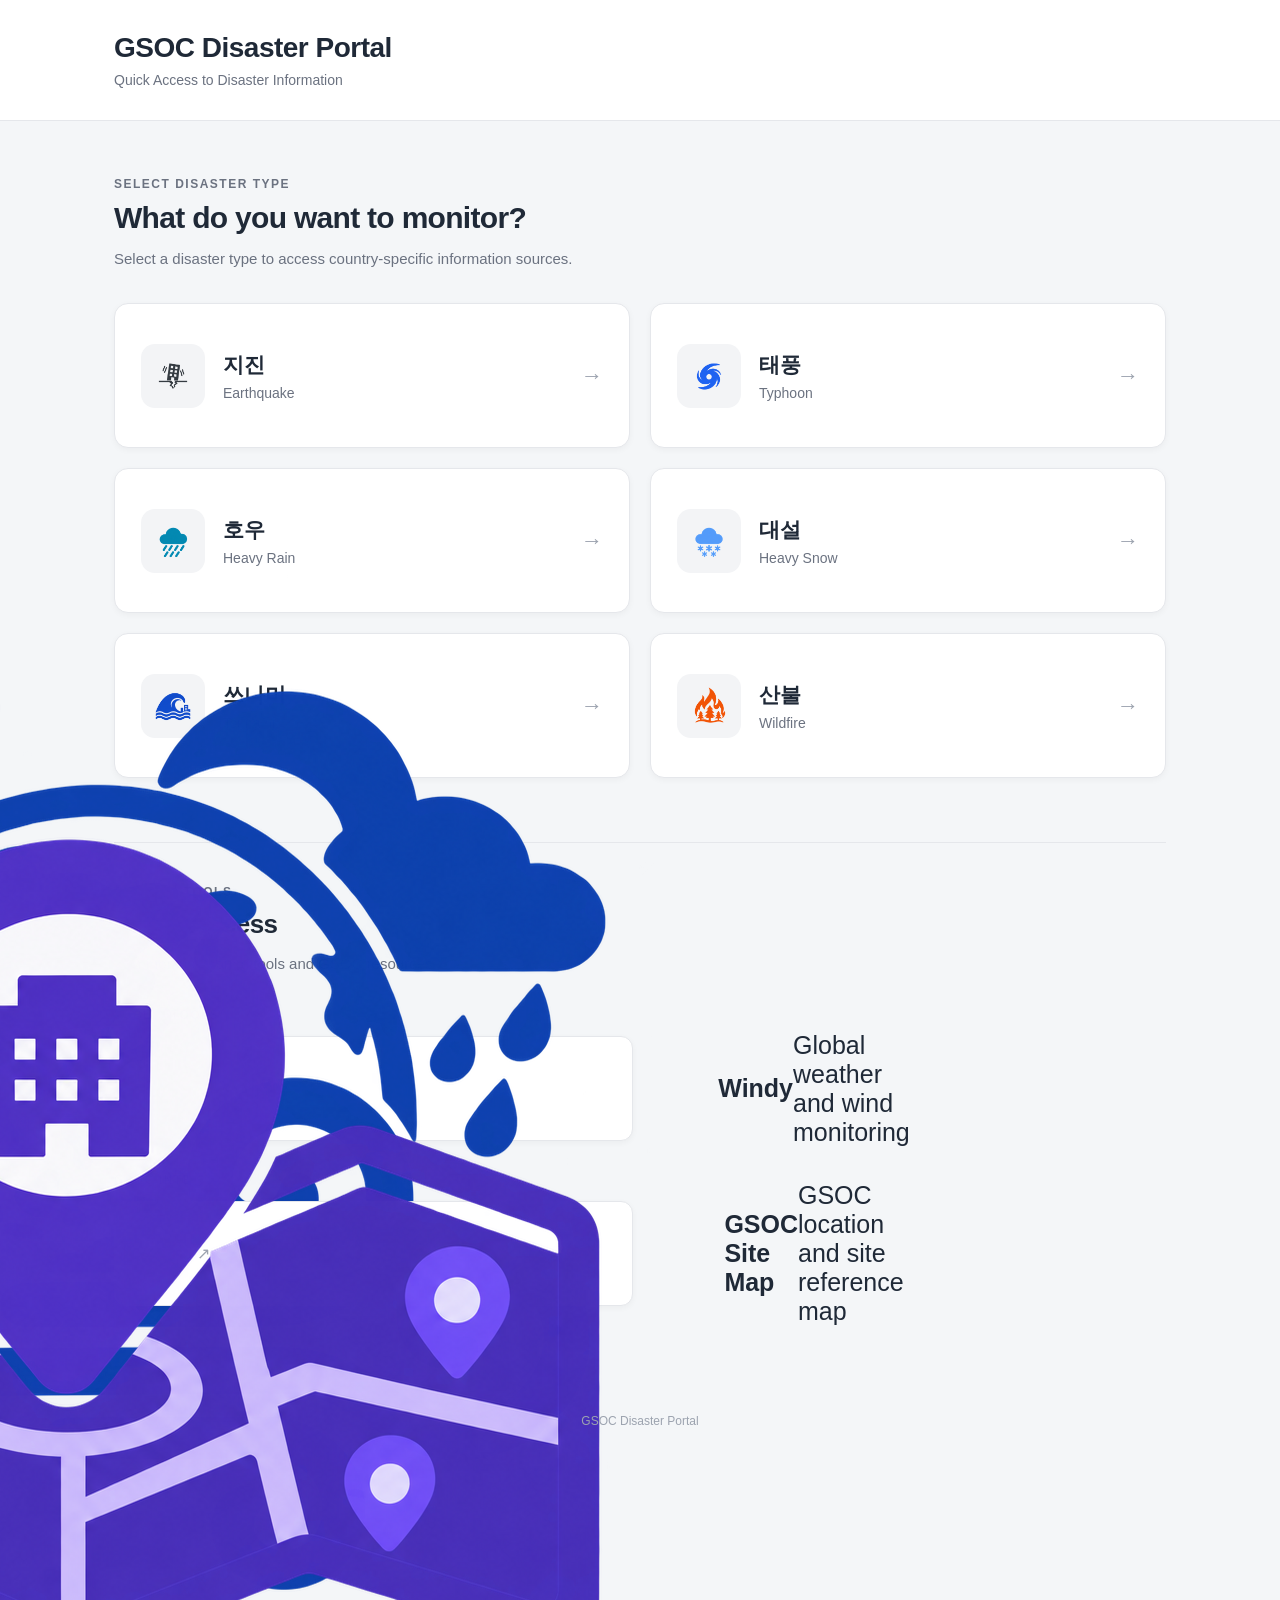
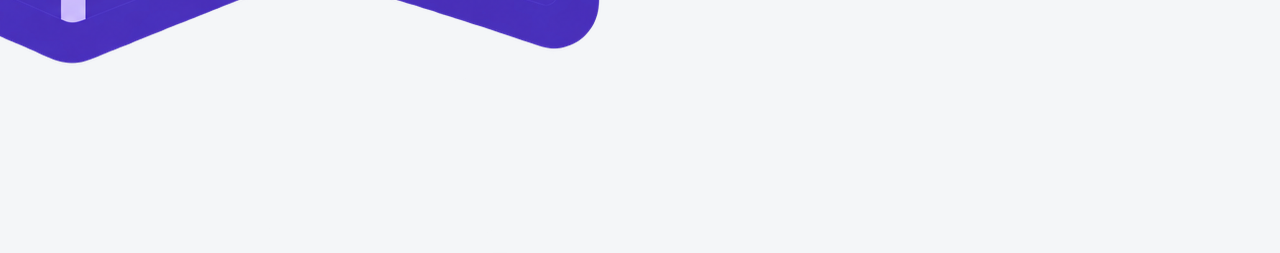
==== index.html @ 64a6a12d "Change quick access part index.html" ====
<!DOCTYPE html>
<html lang="en">
  
<head>
  <meta charset="UTF-8">
  <meta
    name="viewport"
    content="width=device-width, initial-scale=1.0"
  >
  <title>GSOC Disaster Portal</title>
  <link rel="stylesheet" href="style.css">
</head>

<body>
  
  <!-- =========================
       Header
  ========================== -->

  <header class="site-header">
    <div class="header-content">
      <h1>
        GSOC Disaster Portal
      </h1>
      <p>
        Quick Access to Disaster Information
      </p>
    </div>
  </header>

  <!-- =========================
       Main
  ========================== -->
  <main class="main-content">
    
    <!-- =========================
         Intro
    ========================== -->
    <section class="intro-section">
      <p class="section-label">
        SELECT DISASTER TYPE
      </p>
      <h2>
        What do you want to monitor?
      </h2>
      <p class="section-description">
        Select a disaster type to access country-specific information sources.
      </p>
    </section>

    <!-- =========================
         Disaster Grid
    ========================== -->
    <section class="disaster-grid">

      <!-- Earthquake -->
      <a
        href="earthquake.html"
        class="disaster-card"
      >
        <div class="disaster-icon">
          <img
            src="images/earthquake.png"
            alt="Earthquake pictogram"
          >
        </div>
        </div>
        <div class="disaster-text">
          <h3>
            지진
          </h3>
          <p>
            Earthquake
          </p>
        </div>
        <span class="arrow">
          →
        </span>
      </a>

      <!-- Typhoon -->
      <a
        href="typhoon.html"
        class="disaster-card"
      >
        <div class="disaster-icon">
          <img 
            src="images/typhoon.png" 
            alt="Typhoon pictogram"
          >
        </div>
        <div class="disaster-text">
          <h3>
            태풍
          </h3>
          <p>
            Typhoon
          </p>
        </div>
        <span class="arrow">
          →
        </span>
      </a>
      
      <!-- Heavy Rain -->
      <a
        href="rain.html"
        class="disaster-card"
      >
        <div class="disaster-icon">
          <img 
            src="images/rain.png" 
            alt="Heavy Rain pictogram"
          >
        </div>
        <div class="disaster-text">
          <h3>
            호우
          </h3>
          <p>
            Heavy Rain
          </p>
        </div>
        <span class="arrow">
          →
        </span>
      </a>

      <!-- Heavy Snow -->
      <a
        href="snow.html"
        class="disaster-card"
      >
        <div class="disaster-icon">
          <img 
            src="images/snow.png" 
            alt="Heavy Snow pictogram"
          >
        </div>
        <div class="disaster-text">
          <h3>
            대설
          </h3>
          <p>
            Heavy Snow
          </p>
        </div>
        <span class="arrow">
          →
        </span>
      </a>

      <!-- Tsunami -->
      <a
        href="tsunami.html"
        class="disaster-card"
      >
        <div class="disaster-icon">
          <img 
            src="images/tsunami.png" 
            alt="Tsunami pictogram"
          >
        </div>
        <div class="disaster-text">
          <h3>
            쓰나미
          </h3>
          <p>
            Tsunami
          </p>
        </div>
        <span class="arrow">
          →
        </span>
      </a>

      <!-- Wildfire -->
      <a
        href="wildfire.html"
        class="disaster-card"
      >
        <div class="disaster-icon">
          <img 
            src="images/wildfire.png" 
            alt="Wildfire pictogram"
          >
        </div>
        <div class="disaster-text">
          <h3>
            산불
          </h3>
          <p>
            Wildfire
          </p>
        </div>
        <span class="arrow">
          →
        </span>
      </a>
    </section>

    <!-- =========================
         Common Tools
    ========================== -->
    <section class="common-section">

      <!-- Common Header -->
      <div class="common-header">
        <p class="section-label">
          COMMON TOOLS
        </p>
        <h2>
          Quick Access
        </h2>
        <p class="section-description">
          Common monitoring tools and GSOC resources.
        </p>
      </div>

      <!-- =========================
           Public Tools
      ========================== -->
      <div class="tool-group">
        <h3 class="tool-group-title">
          PUBLIC TOOLS
        </h3>
        <div class="common-grid">

          <!-- Windy -->
          <a
            href="https://www.windy.com/"
            target="_blank"
            rel="noopener noreferrer"
            class="common-card"
          >
            <div class="common-icon">
              <img 
                src="images/windy.png" 
                alt="Windy pictogram
              >
            </div>
            <div class="common-text">
              <h4>
                Windy
              </h4>
              <p>
                Global weather and wind monitoring
              </p>
            </div>
            <span class="external-arrow">
              ↗
            </span>
          </a>
        </div>
      </div>

      <!-- =========================
           GSOC Internal
      ========================== -->
      <div class="tool-group">
        <h3 class="tool-group-title">
          GSOC INTERNAL
        </h3>
        <div class="common-grid">
          
          <!-- GSOC Site Map -->
          <a
            href="https://www.google.com/maps/d/edit?mid=1-6E8De1xh2SWR.JHJmDhSIWEFQCG904F&ll=33.66550465212574%2C128.24162302364488&z=5"
            target="_blank"
            rel="noopener noreferrer"
            class="common-card"
          >
            <div class="common-icon">
              <img 
                src="images/site-map.png" 
                alt="Site-map pictogram
              >
            </div>
            <div class="common-text">
              <h4>
                GSOC Site Map
              </h4>
              <p>
                GSOC location and site reference map
              </p>
            </div>
            <span class="external-arrow">
              ↗
            </span>
          </a>
        </div>
      </div>
    </section>
  </main>

  <!-- =========================
       Footer
  ========================== -->
  <footer class="site-footer">
    GSOC Disaster Portal
  </footer>
</body>
</html>
---- style.css ----
/* =========================
   기본 설정
========================= */

* {
  box-sizing: border-box;
}

body {
  margin: 0;

  font-family:
    -apple-system,
    BlinkMacSystemFont,
    "Segoe UI",
    Arial,
    sans-serif;
  background-color: #f4f6f8;
  color: #1f2937;
}

/* =========================
   Header
========================= */
.site-header {
  background-color: #ffffff;
  border-bottom: 1px solid #e5e7eb;
}
.header-content {
  max-width: 1100px;
  margin: 0 auto;
  padding: 32px 24px;
}

.site-header h1 {
  margin: 0;
  font-size: 28px;
  font-weight: 700;
  letter-spacing: -0.5px;
}

.site-header p {
  margin: 8px 0 0;
  font-size: 14px;
  color: #6b7280;
}

/* =========================
   Main
========================= */
.main-content {
  max-width: 1100px;
  margin: 0 auto;
  padding: 56px 24px 80px;
}

/* =========================
   Intro
========================= */
.intro-section {
  margin-bottom: 32px;
}

.section-label {
  margin: 0 0 10px;
  font-size: 12px;
  font-weight: 700;
  color: #6b7280;
  letter-spacing: 1.5px;
}

.intro-section h2 {
  margin: 0;
  font-size: 30px;
  font-weight: 700;
  letter-spacing: -0.7px;
}

.section-description {
  margin: 12px 0 0;
  max-width: 600px;
  font-size: 15px;
  line-height: 1.6;
  color: #6b7280;
}

/* =========================
   Disaster Grid
========================= */
.disaster-grid {
  display: grid;
  grid-template-columns:
    repeat(2, minmax(0, 1fr));
  gap: 20px;
}

/* =========================
   Disaster Card
========================= */

.disaster-card {
  display: flex;
  align-items: center;
  gap: 18px;
  min-height: 145px;
  padding: 26px;
  background-color: #ffffff;
  border: 1px solid #e5e7eb;
  border-radius: 14px;
  text-decoration: none;
  color: inherit;
  box-shadow:
    0 2px 6px rgba(0, 0, 0, 0.04);
  transition:
    transform 0.2s ease,
    box-shadow 0.2s ease,
    border-color 0.2s ease;
}

/* 마우스 올렸을 때 */
.disaster-card:hover {
  transform: translateY(-4px);
  border-color: #cbd5e1;
  box-shadow:
    0 10px 24px rgba(0, 0, 0, 0.09);
}

/* =========================
   Icon
========================= */
.disaster-icon {
  display: flex;
  align-items: center;
  justify-content: center;
  width: 64px;
  height: 64px;
  flex-shrink: 0;
  background-color: #f3f4f6;
  border-radius: 14px;
  font-size: 34px;
}

.disaster-icon img {
  width: 42px;
  height: 42px;
  object-fit: contain;
}

/* =========================
   Text
========================= */
.disaster-text {
  flex: 1;
}

.disaster-text h3 {
  margin: 0;
  font-size: 21px;
  font-weight: 700;
}

.disaster-text p {
  margin: 6px 0 0;
  font-size: 14px;
  color: #6b7280;
}

/* =========================
   Arrow
========================= */
.arrow {
  font-size: 22px;
  color: #9ca3af;
  transition:
    transform 0.2s ease;
}

.disaster-card:hover .arrow {
  transform: translateX(4px);
}

/* =========================
   Footer
========================= */
.site-footer {
  padding: 28px;
  text-align: center;
  font-size: 12px;
  color: #9ca3af;
}

/* =========================
   Tablet / Mobile
========================= */
@media (max-width: 700px) {
  .main-content {
    padding: 40px 18px 60px;
  }
  .header-content {
    padding: 24px 18px;
  }
  .site-header h1 {
    font-size: 23px;
  }
  .intro-section h2 {
    font-size: 25px;
  }
  .disaster-grid {
    grid-template-columns: 1fr;
  }
  .disaster-card {
    min-height: 120px;
    padding: 20px;
  }
  .disaster-icon {
    width: 56px;
    height: 56px;
    font-size: 30px;
  }
}

/* =========================
   Disaster Page Header
========================= */

.back-link {
  display: inline-block;
  margin-bottom: 22px;
  font-size: 13px;
  font-weight: 700;
  color: #6b7280;
  text-decoration: none;
  letter-spacing: 0.5px;
  transition: color 0.2s ease;
}

.back-link:hover {
  color: #111827;
}

.page-title {
  display: flex;
  align-items: center;
  gap: 16px;
}

.page-icon {
  display: flex;
  align-items: center;
  justify-content: center;
  width: 58px;
  height: 58px;
  flex-shrink: 0;
  background-color: transparent;
  border-radius: 13px;
  font-size: 31px;
}

.page-title h1 {
  margin: 0;
  font-size: 28px;
}

.page-title p {
  margin: 6px 0 0;
  font-size: 14px;
  color: #6b7280;
}

/* =========================
   Country List
========================= */
.country-list {
  display: flex;
  flex-direction: column;
  gap: 14px;
}

/* =========================
   Country Accordion
========================= */
.country-box {
  overflow: hidden;
  background-color: #ffffff;
  border: 1px solid #e5e7eb;
  border-radius: 12px;
  box-shadow:
    0 2px 6px rgba(0, 0, 0, 0.04);
}

.country-box summary {
  display: flex;
  align-items: center;
  justify-content: space-between;
  padding: 20px 22px;
  cursor: pointer;
  list-style: none;
  transition:
    background-color 0.2s ease;
}

.country-box summary::-webkit-details-marker {
  display: none;
}

.country-box summary:hover {
  background-color: #f9fafb;
}

.country-name {
  font-size: 15px;
  font-weight: 700;
  letter-spacing: 0.3px;
}

/* =========================
   Accordion +
========================= */
.country-arrow {
  font-size: 23px;
  font-weight: 400;
  color: #9ca3af;
  transition:
    transform 0.2s ease;
}

.country-box[open] .country-arrow {
  transform: rotate(45deg);
}

/* =========================
   Country Content
========================= */
.country-content {
  padding:
    0
    22px
    22px;
}

/* =========================
   Source Grid
========================= */
.source-grid {
  display: grid;
  grid-template-columns:
    repeat(3, minmax(0, 1fr));
  gap: 14px;
}

/* =========================
   Source Card
========================= */
.source-card {
  display: block;
  min-height: 125px;
  padding: 20px;
  background-color: #f8fafc;
  border: 1px solid #e5e7eb;
  border-radius: 10px;
  text-decoration: none;
  color: inherit;
  transition:
    transform 0.2s ease,
    box-shadow 0.2s ease,
    border-color 0.2s ease;
}

.source-card:hover {
  transform: translateY(-3px);
  border-color: #cbd5e1;
  box-shadow:
    0 6px 16px rgba(0, 0, 0, 0.07);
}

.source-top {
  display: flex;
  align-items: flex-start;
  justify-content: space-between;
  gap: 12px;
}

.source-card h3 {
  margin: 0;
  font-size: 16px;
  line-height: 1.4;
}

.source-card p {
  margin: 8px 0 12px;
  font-size: 13px;
  line-height: 1.5;
  color: #6b7280;
}

.external-arrow {
  flex-shrink: 0;
  color: #9ca3af;
  font-size: 16px;
}

/* =========================
   Source Type
========================= */
.source-type {
  display: inline-block;
  padding: 4px 8px;
  background-color: #ffffff;
  border: 1px solid #e5e7eb;
  border-radius: 6px;
  font-size: 10px;
  font-weight: 700;
  color: #6b7280;
  letter-spacing: 0.3px;
}

/* =========================
   Mobile
========================= */
@media (max-width: 700px) {
  .page-icon {
    width: 52px;
    height: 52px;
    font-size: 28px;
  }

  .page-title h1 {
    font-size: 23px;
  }
  
  .source-grid {
    grid-template-columns: 1fr;
  }

  .country-box summary {
    padding: 18px;
  }

  .country-content {
    padding:
      0
      18px
      18px;
  }
}

/* =========================
   Accordion Open Animation
========================= */
.country-content {
  transform-origin: top;
}

/* =========================
   Common Tools
========================= */
.common-section {
  margin-top: 64px;
  padding-top: 42px;
  border-top: 1px solid #e5e7eb;
}

.common-header {
  margin-bottom: 30px;
}

.common-header h2 {
  margin: 0;
  font-size: 26px;
  font-weight: 700;
  letter-spacing: -0.5px;
}

/* =========================
   Tool Group
========================= */
.tool-group {
  margin-top: 32px;
}

.tool-group-title {
  margin: 0 0 14px;
  font-size: 12px;
  font-weight: 700;
  color: #6b7280;
  letter-spacing: 1.3px;
}

/* =========================
   Common Grid
========================= */
.common-grid {
  display: grid;
  grid-template-columns:
    repeat(2, minmax(0, 1fr));
  gap: 14px;
}

/* =========================
   Common Card
========================= */
.common-card {
  display: flex;
  align-items: center;
  gap: 16px;
  min-height: 105px;
  padding: 20px;
  background-color: #ffffff;
  border: 1px solid #e5e7eb;
  border-radius: 12px;
  text-decoration: none;
  color: inherit;
  box-shadow:
    0 2px 6px rgba(0, 0, 0, 0.04);
  transition:
    transform 0.2s ease,
    box-shadow 0.2s ease,
    border-color 0.2s ease;
}

.common-card:hover {
  transform: translateY(-3px);
  border-color: #cbd5e1;
  box-shadow:
    0 8px 18px rgba(0, 0, 0, 0.07);
}

/* =========================
   Common Icon
========================= */
.common-icon {
  display: flex;
  align-items: center;
  justify-content: center;
  width: 46px;
  height: 46px;
  flex-shrink: 0;
  font-size: 25px;
}

/* =========================
   Common Text
========================= */
.common-text {
  flex: 1;
}

.common-text h4 {
  margin: 0;
  font-size: 15px;
  font-weight: 700;
}

.common-text p {
  margin: 6px 0 0;
  font-size: 12px;
  line-height: 1.5;
  color: #6b7280;
}

/* =========================
   Common Mobile
========================= */
@media (max-width: 700px) {
  .common-section {
    margin-top: 48px;
    padding-top: 34px;
  }

  .common-grid {
    grid-template-columns: 1fr;
  }

}
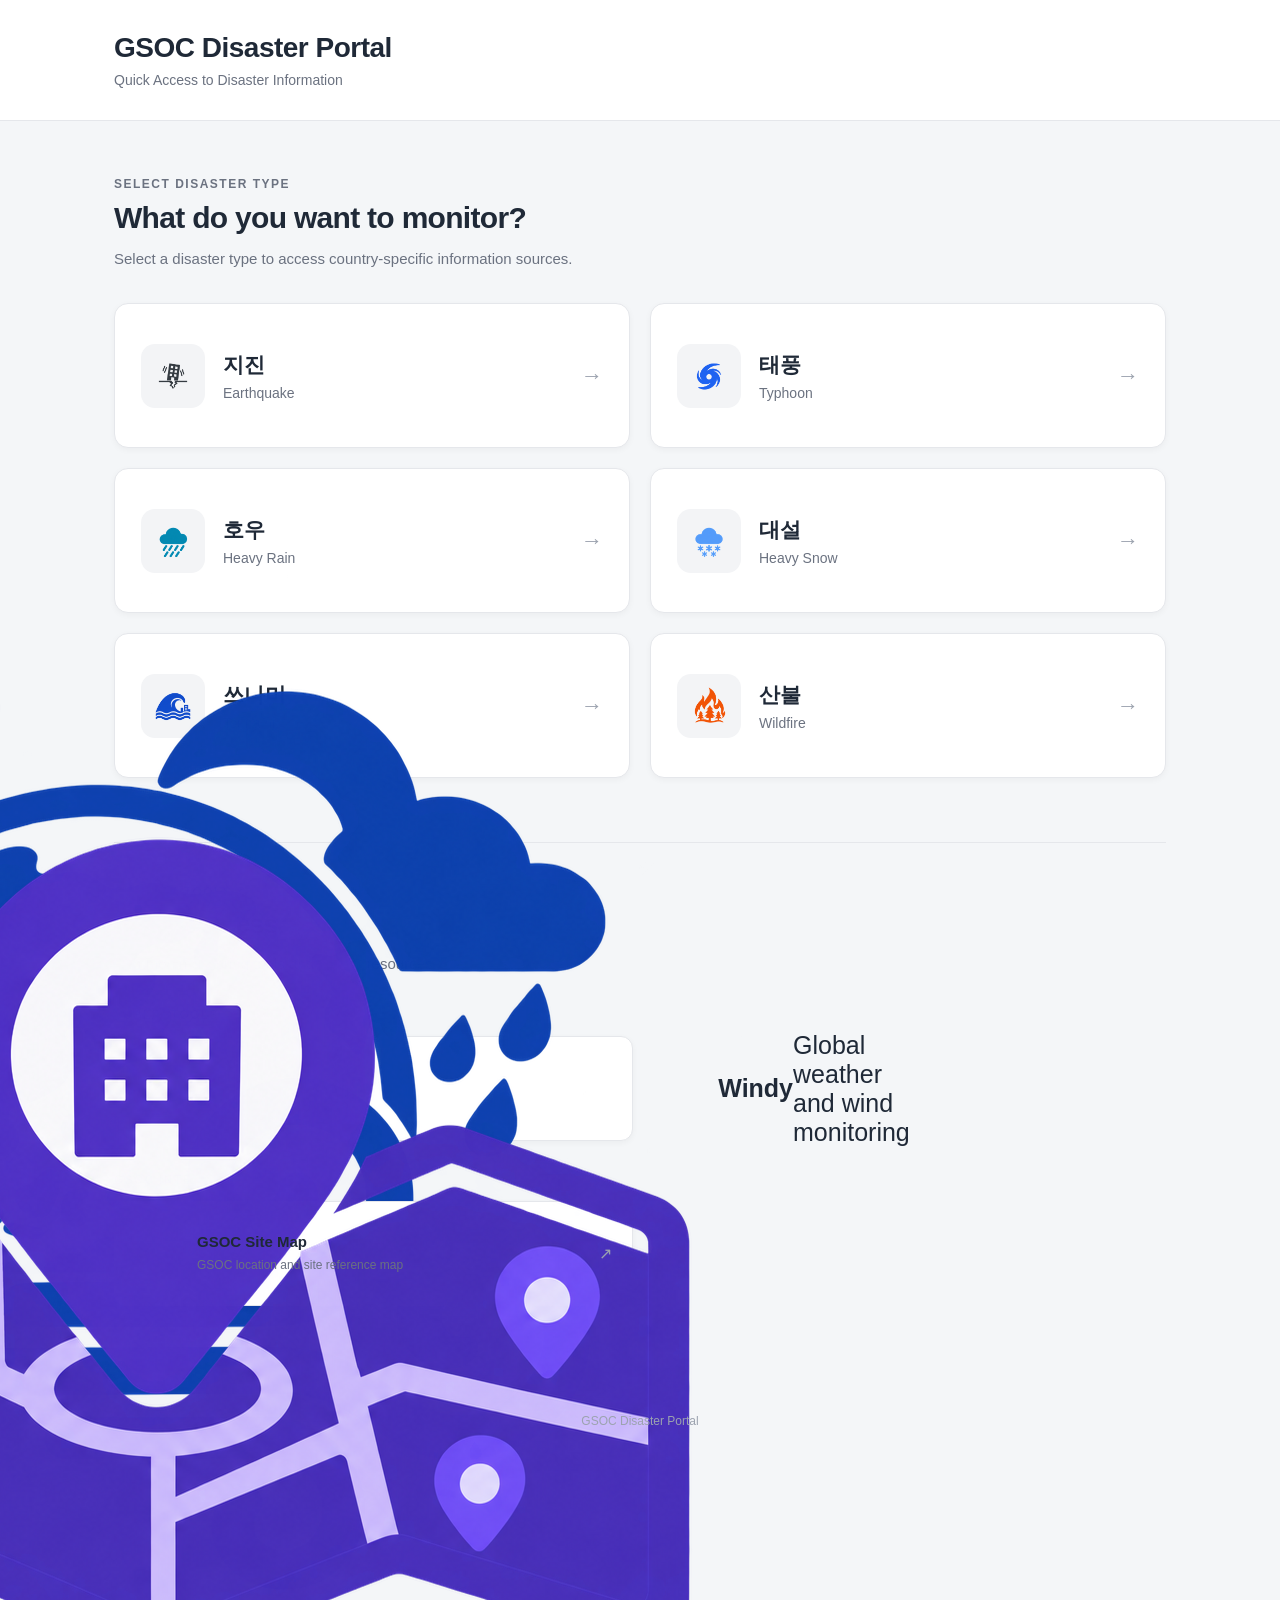
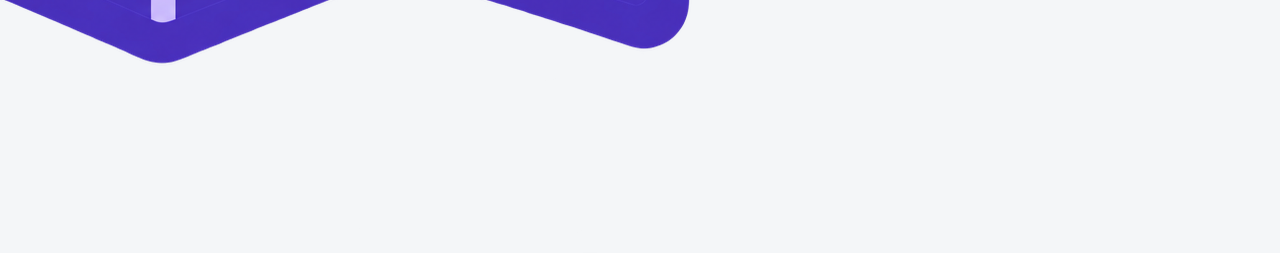
==== commit d27d94ae: "index.html 업데이트" ====
--- a/index.html
+++ b/index.html
@@ -273,7 +273,7 @@
             <div class="common-icon">
               <img 
                 src="images/site-map.png" 
-                alt="Site-map pictogram
+                alt="Site-map pictogram"
               >
             </div>
             <div class="common-text">
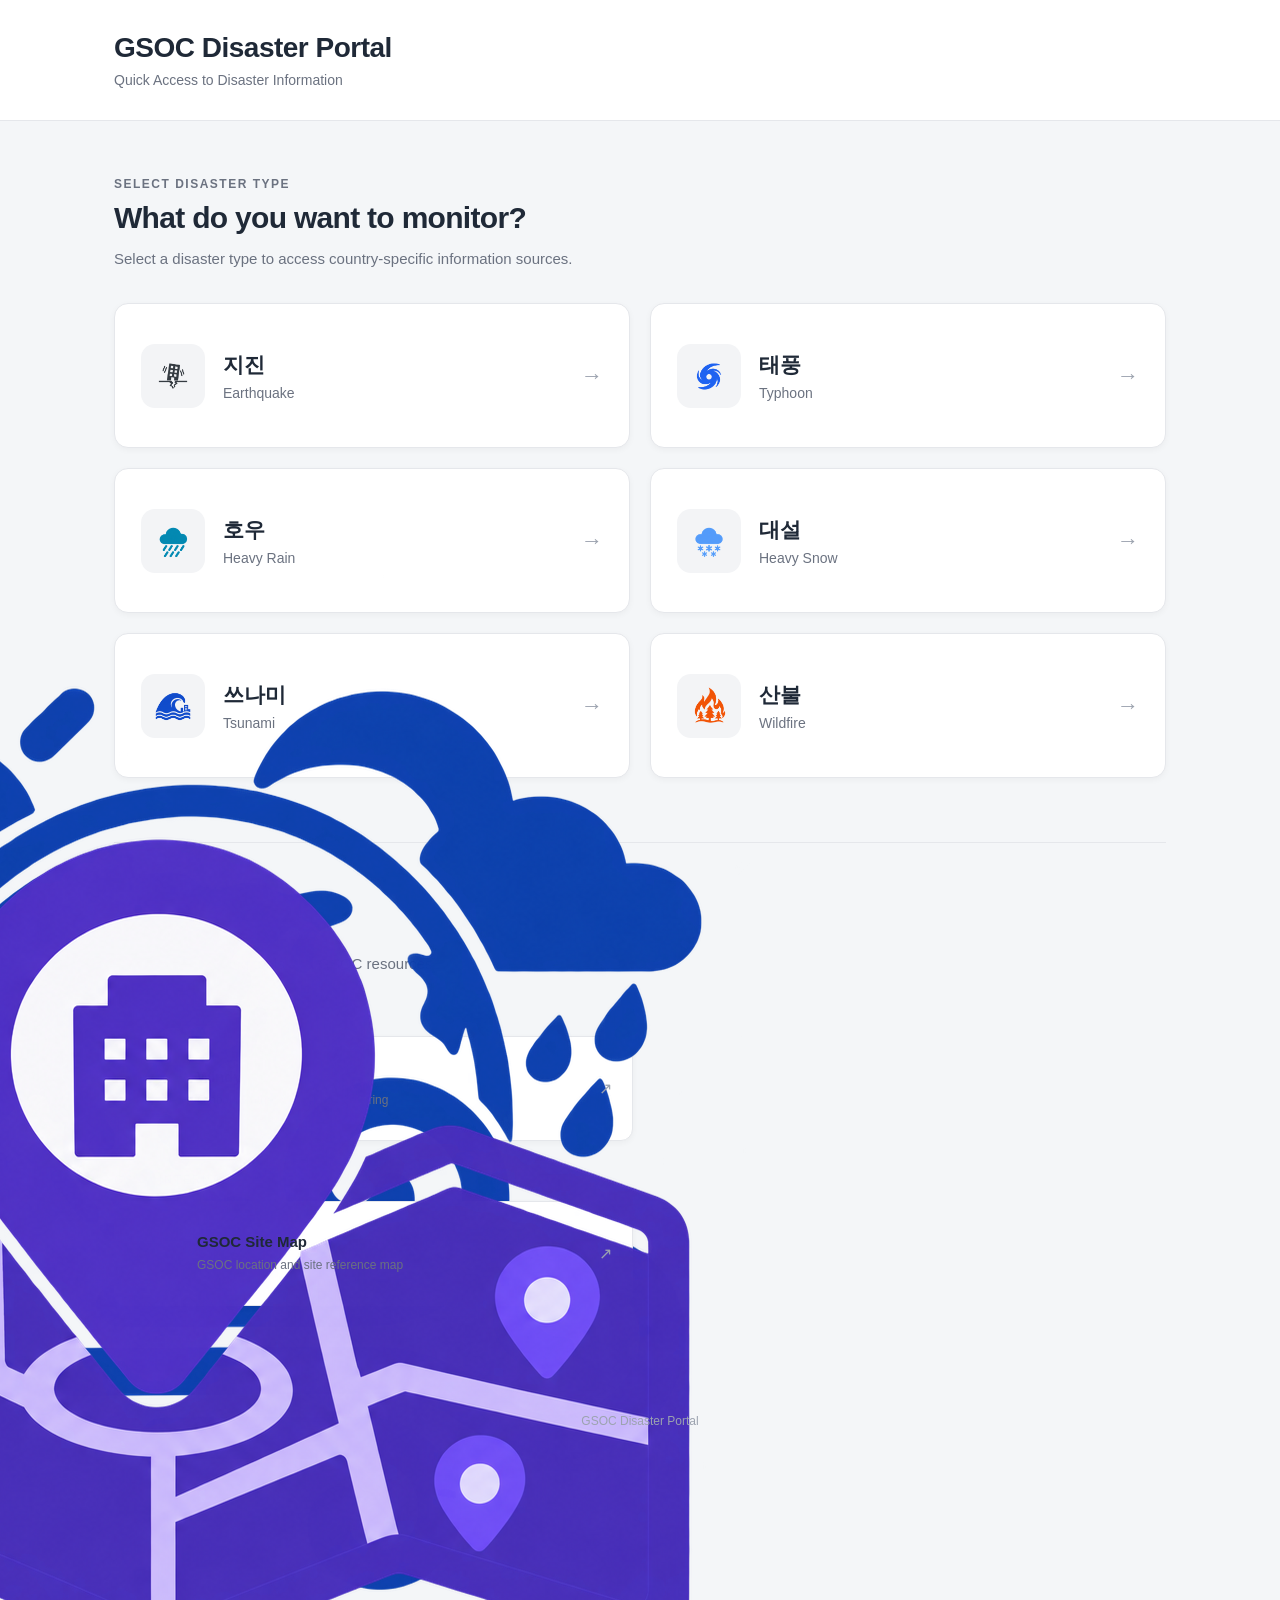
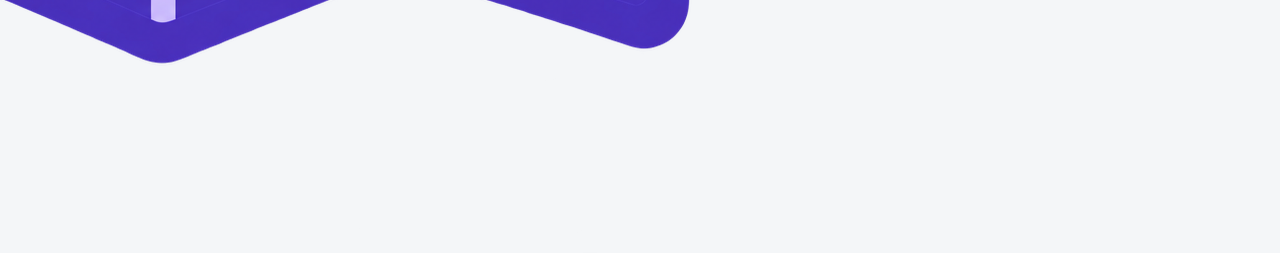
==== commit 16fe23ff: "Modify index.html" ====
--- a/index.html
+++ b/index.html
@@ -1,230 +1,323 @@
 <!DOCTYPE html>
 <html lang="en">
-  
+
 <head>
   <meta charset="UTF-8">
+
   <meta
     name="viewport"
     content="width=device-width, initial-scale=1.0"
   >
+
   <title>GSOC Disaster Portal</title>
+
   <link rel="stylesheet" href="style.css">
 </head>
 
+
 <body>
-  
+
   <!-- =========================
        Header
   ========================== -->
 
   <header class="site-header">
+
     <div class="header-content">
+
       <h1>
         GSOC Disaster Portal
       </h1>
+
       <p>
         Quick Access to Disaster Information
       </p>
+
     </div>
+
   </header>
+
 
   <!-- =========================
        Main
   ========================== -->
+
   <main class="main-content">
-    
+
+
     <!-- =========================
          Intro
     ========================== -->
+
     <section class="intro-section">
+
       <p class="section-label">
         SELECT DISASTER TYPE
       </p>
+
       <h2>
         What do you want to monitor?
       </h2>
+
       <p class="section-description">
         Select a disaster type to access country-specific information sources.
       </p>
+
     </section>
+
 
     <!-- =========================
          Disaster Grid
     ========================== -->
+
     <section class="disaster-grid">
 
+
       <!-- Earthquake -->
       <a
         href="earthquake.html"
         class="disaster-card"
       >
-        <div class="disaster-icon">
+
+        <div class="disaster-icon">
+
           <img
             src="images/earthquake.png"
             alt="Earthquake pictogram"
           >
-        </div>
-        </div>
-        <div class="disaster-text">
+
+        </div>
+
+        <div class="disaster-text">
+
           <h3>
             지진
           </h3>
+
           <p>
             Earthquake
           </p>
-        </div>
-        <span class="arrow">
-          →
-        </span>
-      </a>
+
+        </div>
+
+        <span class="arrow">
+          →
+        </span>
+
+      </a>
+
 
       <!-- Typhoon -->
       <a
         href="typhoon.html"
         class="disaster-card"
       >
-        <div class="disaster-icon">
-          <img 
-            src="images/typhoon.png" 
+
+        <div class="disaster-icon">
+
+          <img
+            src="images/typhoon.png"
             alt="Typhoon pictogram"
           >
-        </div>
-        <div class="disaster-text">
+
+        </div>
+
+        <div class="disaster-text">
+
           <h3>
             태풍
           </h3>
+
           <p>
             Typhoon
           </p>
-        </div>
-        <span class="arrow">
-          →
-        </span>
-      </a>
-      
+
+        </div>
+
+        <span class="arrow">
+          →
+        </span>
+
+      </a>
+
+
       <!-- Heavy Rain -->
       <a
         href="rain.html"
         class="disaster-card"
       >
-        <div class="disaster-icon">
-          <img 
-            src="images/rain.png" 
+
+        <div class="disaster-icon">
+
+          <img
+            src="images/rain.png"
             alt="Heavy Rain pictogram"
           >
-        </div>
-        <div class="disaster-text">
+
+        </div>
+
+        <div class="disaster-text">
+
           <h3>
             호우
           </h3>
+
           <p>
             Heavy Rain
           </p>
-        </div>
-        <span class="arrow">
-          →
-        </span>
-      </a>
+
+        </div>
+
+        <span class="arrow">
+          →
+        </span>
+
+      </a>
+
 
       <!-- Heavy Snow -->
       <a
         href="snow.html"
         class="disaster-card"
       >
-        <div class="disaster-icon">
-          <img 
-            src="images/snow.png" 
+
+        <div class="disaster-icon">
+
+          <img
+            src="images/snow.png"
             alt="Heavy Snow pictogram"
           >
-        </div>
-        <div class="disaster-text">
+
+        </div>
+
+        <div class="disaster-text">
+
           <h3>
             대설
           </h3>
+
           <p>
             Heavy Snow
           </p>
-        </div>
-        <span class="arrow">
-          →
-        </span>
-      </a>
+
+        </div>
+
+        <span class="arrow">
+          →
+        </span>
+
+      </a>
+
 
       <!-- Tsunami -->
       <a
         href="tsunami.html"
         class="disaster-card"
       >
-        <div class="disaster-icon">
-          <img 
-            src="images/tsunami.png" 
+
+        <div class="disaster-icon">
+
+          <img
+            src="images/tsunami.png"
             alt="Tsunami pictogram"
           >
-        </div>
-        <div class="disaster-text">
+
+        </div>
+
+        <div class="disaster-text">
+
           <h3>
             쓰나미
           </h3>
+
           <p>
             Tsunami
           </p>
-        </div>
-        <span class="arrow">
-          →
-        </span>
-      </a>
+
+        </div>
+
+        <span class="arrow">
+          →
+        </span>
+
+      </a>
+
 
       <!-- Wildfire -->
       <a
         href="wildfire.html"
         class="disaster-card"
       >
-        <div class="disaster-icon">
-          <img 
-            src="images/wildfire.png" 
+
+        <div class="disaster-icon">
+
+          <img
+            src="images/wildfire.png"
             alt="Wildfire pictogram"
           >
-        </div>
-        <div class="disaster-text">
+
+        </div>
+
+        <div class="disaster-text">
+
           <h3>
             산불
           </h3>
+
           <p>
             Wildfire
           </p>
-        </div>
-        <span class="arrow">
-          →
-        </span>
-      </a>
+
+        </div>
+
+        <span class="arrow">
+          →
+        </span>
+
+      </a>
+
+
     </section>
+
 
     <!-- =========================
          Common Tools
     ========================== -->
+
     <section class="common-section">
+
 
       <!-- Common Header -->
       <div class="common-header">
+
         <p class="section-label">
           COMMON TOOLS
         </p>
+
         <h2>
           Quick Access
         </h2>
+
         <p class="section-description">
           Common monitoring tools and GSOC resources.
         </p>
+
       </div>
+
 
       <!-- =========================
            Public Tools
       ========================== -->
+
       <div class="tool-group">
+
         <h3 class="tool-group-title">
           PUBLIC TOOLS
         </h3>
+
+
         <div class="common-grid">
+
 
           <!-- Windy -->
           <a
@@ -233,36 +326,54 @@
             rel="noopener noreferrer"
             class="common-card"
           >
+
             <div class="common-icon">
-              <img 
-                src="images/windy.png" 
-                alt="Windy pictogram
+
+              <img
+                src="images/windy.png"
+                alt="Windy pictogram"
               >
+
             </div>
+
             <div class="common-text">
+
               <h4>
                 Windy
               </h4>
+
               <p>
                 Global weather and wind monitoring
               </p>
+
             </div>
+
             <span class="external-arrow">
               ↗
             </span>
+
           </a>
-        </div>
+
+
+        </div>
+
       </div>
+
 
       <!-- =========================
            GSOC Internal
       ========================== -->
+
       <div class="tool-group">
+
         <h3 class="tool-group-title">
           GSOC INTERNAL
         </h3>
+
+
         <div class="common-grid">
-          
+
+
           <!-- GSOC Site Map -->
           <a
             href="https://www.google.com/maps/d/edit?mid=1-6E8De1xh2SWR.JHJmDhSIWEFQCG904F&ll=33.66550465212574%2C128.24162302364488&z=5"
@@ -270,34 +381,57 @@
             rel="noopener noreferrer"
             class="common-card"
           >
+
             <div class="common-icon">
-              <img 
-                src="images/site-map.png" 
-                alt="Site-map pictogram"
+
+              <img
+                src="images/site-map.png"
+                alt="GSOC Site Map pictogram"
               >
+
             </div>
+
             <div class="common-text">
+
               <h4>
                 GSOC Site Map
               </h4>
+
               <p>
                 GSOC location and site reference map
               </p>
+
             </div>
+
             <span class="external-arrow">
               ↗
             </span>
+
           </a>
-        </div>
+
+
+        </div>
+
       </div>
+
+
     </section>
+
+
   </main>
+
 
   <!-- =========================
        Footer
   ========================== -->
+
   <footer class="site-footer">
+
     GSOC Disaster Portal
+
   </footer>
+
+
 </body>
+
 </html>
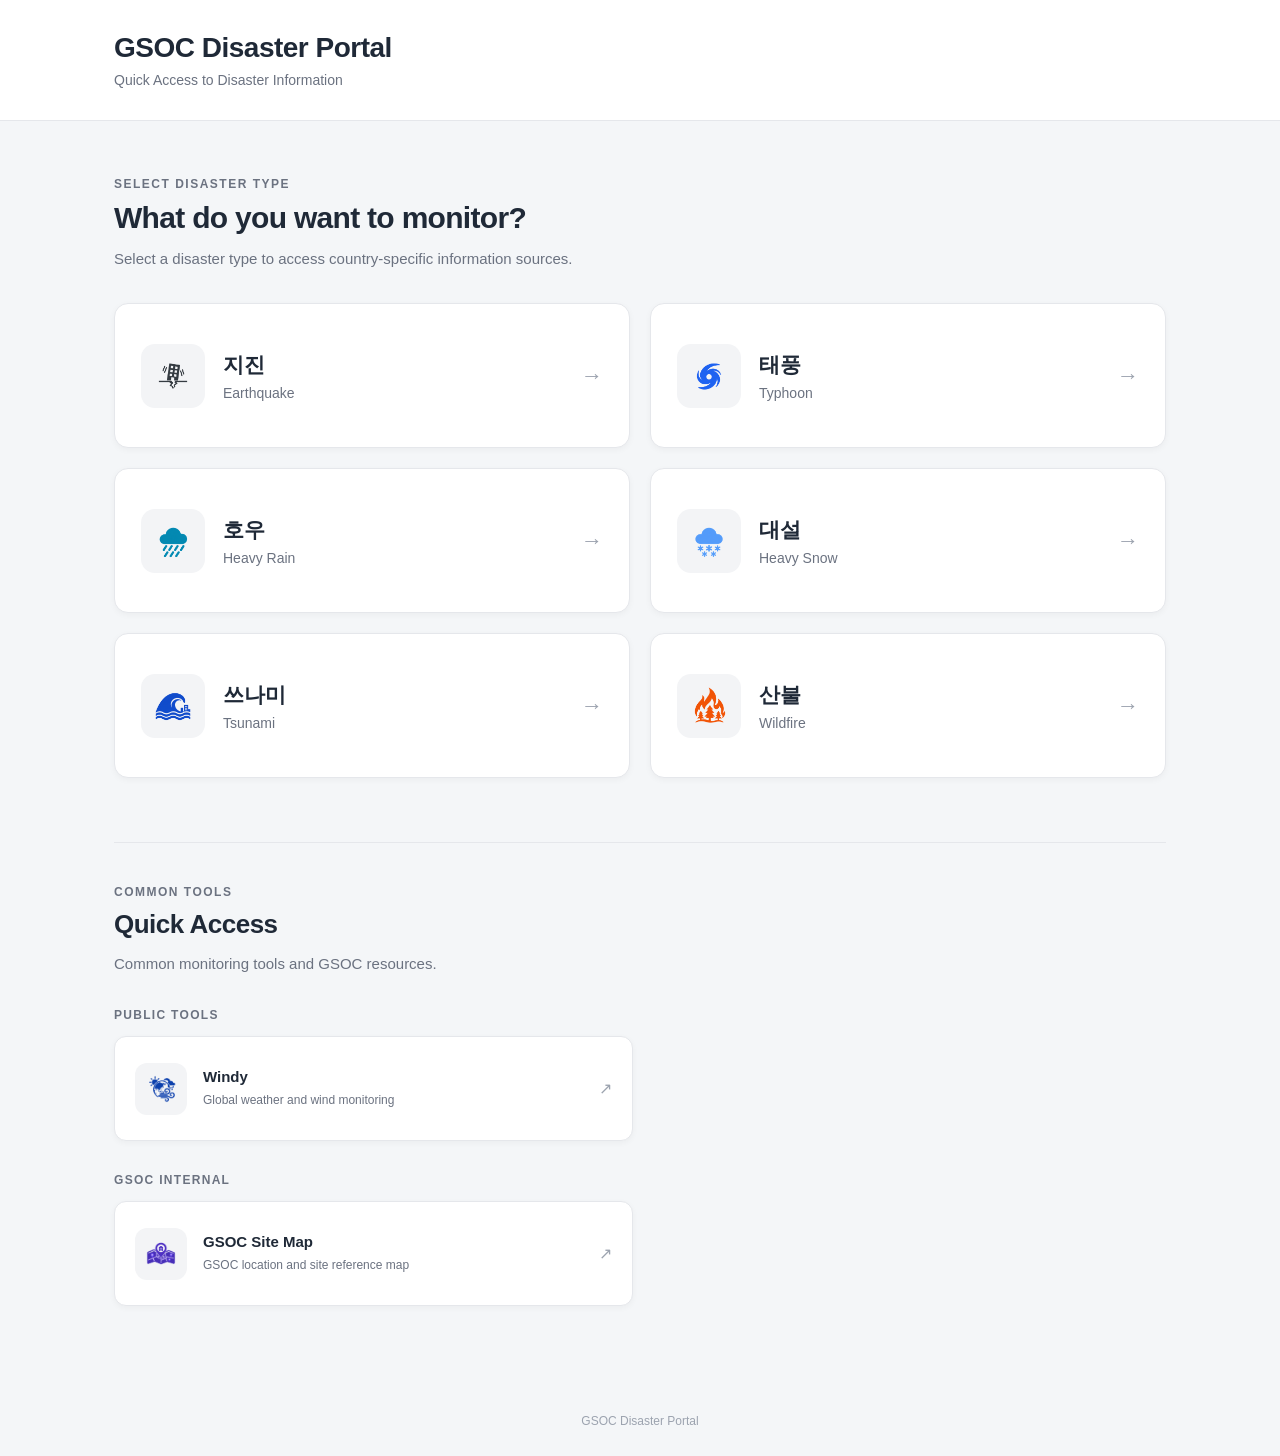
==== commit 431d6a19: "index.html 업데이트" ====
--- a/index.html
+++ b/index.html
@@ -13,58 +13,40 @@
 
   <link rel="stylesheet" href="style.css">
 </head>
-
-
 <body>
 
   <!-- =========================
        Header
   ========================== -->
-
   <header class="site-header">
-
     <div class="header-content">
-
       <h1>
         GSOC Disaster Portal
       </h1>
-
       <p>
         Quick Access to Disaster Information
       </p>
-
     </div>
-
   </header>
-
 
   <!-- =========================
        Main
   ========================== -->
-
   <main class="main-content">
-
-
     <!-- =========================
          Intro
     ========================== -->
-
     <section class="intro-section">
-
       <p class="section-label">
         SELECT DISASTER TYPE
       </p>
-
       <h2>
         What do you want to monitor?
       </h2>
-
       <p class="section-description">
         Select a disaster type to access country-specific information sources.
       </p>
-
     </section>
-
 
     <!-- =========================
          Disaster Grid
@@ -376,50 +358,33 @@
 
           <!-- GSOC Site Map -->
           <a
-            href="https://www.google.com/maps/d/edit?mid=1-6E8De1xh2SWR.JHJmDhSIWEFQCG904F&ll=33.66550465212574%2C128.24162302364488&z=5"
+            href=" https://accounts.google.com/signin/continue?sarp=1&scc=0&continue=https://www.google.com/maps/d/edit? mid%3D1-6E8De1xh2SWRJH.mDbSIWEFOCG904E%26||%3D23.54574875338926%252C120.71166807625487%26z%3D8&plt= АKgnsbt3sH3HY94ZpU6RxFp9wK4NjmGPmO7|ZNTafWubl3qk_xe- BhfNkJFCUB6|j|UoUAa65F3zuo3zAQUnK09qafpG2SkXo4td|GMbrhivvJXB8> YiByZI _kt_wDo3b.JzqyyVP&PersistentCookie=1"
             target="_blank"
             rel="noopener noreferrer"
             class="common-card"
           >
-
             <div class="common-icon">
-
               <img
                 src="images/site-map.png"
                 alt="GSOC Site Map pictogram"
               >
-
             </div>
-
             <div class="common-text">
-
               <h4>
                 GSOC Site Map
               </h4>
-
               <p>
                 GSOC location and site reference map
               </p>
-
             </div>
-
             <span class="external-arrow">
               ↗
             </span>
-
           </a>
-
-
-        </div>
-
+        </div>
       </div>
-
-
     </section>
-
-
   </main>
-
 
   <!-- =========================
        Footer
--- a/style.css
+++ b/style.css
@@ -15,17 +15,21 @@
     "Segoe UI",
     Arial,
     sans-serif;
+
   background-color: #f4f6f8;
   color: #1f2937;
 }
 
+
 /* =========================
    Header
 ========================= */
+
 .site-header {
   background-color: #ffffff;
   border-bottom: 1px solid #e5e7eb;
 }
+
 .header-content {
   max-width: 1100px;
   margin: 0 auto;
@@ -34,6 +38,7 @@
 
 .site-header h1 {
   margin: 0;
+
   font-size: 28px;
   font-weight: 700;
   letter-spacing: -0.5px;
@@ -41,22 +46,27 @@
 
 .site-header p {
   margin: 8px 0 0;
+
   font-size: 14px;
   color: #6b7280;
 }
 
+
 /* =========================
    Main
 ========================= */
+
 .main-content {
   max-width: 1100px;
   margin: 0 auto;
   padding: 56px 24px 80px;
 }
 
+
 /* =========================
    Intro
 ========================= */
+
 .intro-section {
   margin-bottom: 32px;
 }
@@ -97,7 +107,6 @@
 /* =========================
    Disaster Card
 ========================= */
-
 .disaster-card {
   display: flex;
   align-items: center;
@@ -126,7 +135,7 @@
 }
 
 /* =========================
-   Icon
+   Disaster Icon
 ========================= */
 .disaster-icon {
   display: flex;
@@ -137,17 +146,18 @@
   flex-shrink: 0;
   background-color: #f3f4f6;
   border-radius: 14px;
-  font-size: 34px;
-}
-
+}
+
+/* 재난 픽토그램 */
 .disaster-icon img {
+  display: block;
   width: 42px;
   height: 42px;
   object-fit: contain;
 }
 
 /* =========================
-   Text
+   Disaster Text
 ========================= */
 .disaster-text {
   flex: 1;
@@ -165,9 +175,11 @@
   color: #6b7280;
 }
 
+
 /* =========================
    Arrow
 ========================= */
+
 .arrow {
   font-size: 22px;
   color: #9ca3af;
@@ -179,9 +191,11 @@
   transform: translateX(4px);
 }
 
+
 /* =========================
    Footer
 ========================= */
+
 .site-footer {
   padding: 28px;
   text-align: center;
@@ -189,35 +203,6 @@
   color: #9ca3af;
 }
 
-/* =========================
-   Tablet / Mobile
-========================= */
-@media (max-width: 700px) {
-  .main-content {
-    padding: 40px 18px 60px;
-  }
-  .header-content {
-    padding: 24px 18px;
-  }
-  .site-header h1 {
-    font-size: 23px;
-  }
-  .intro-section h2 {
-    font-size: 25px;
-  }
-  .disaster-grid {
-    grid-template-columns: 1fr;
-  }
-  .disaster-card {
-    min-height: 120px;
-    padding: 20px;
-  }
-  .disaster-icon {
-    width: 56px;
-    height: 56px;
-    font-size: 30px;
-  }
-}
 
 /* =========================
    Disaster Page Header
@@ -231,7 +216,8 @@
   color: #6b7280;
   text-decoration: none;
   letter-spacing: 0.5px;
-  transition: color 0.2s ease;
+  transition:
+    color 0.2s ease;
 }
 
 .back-link:hover {
@@ -256,10 +242,18 @@
   font-size: 31px;
 }
 
+.page-icon img {
+  display: block;
+  width: 48px;
+  height: 48px;
+  object-fit: contain;
+}
+
 .page-title h1 {
   margin: 0;
   font-size: 28px;
 }
+
 
 .page-title p {
   margin: 6px 0 0;
@@ -279,6 +273,7 @@
 /* =========================
    Country Accordion
 ========================= */
+
 .country-box {
   overflow: hidden;
   background-color: #ffffff;
@@ -313,9 +308,11 @@
   letter-spacing: 0.3px;
 }
 
+
 /* =========================
    Accordion +
 ========================= */
+
 .country-arrow {
   font-size: 23px;
   font-weight: 400;
@@ -328,19 +325,24 @@
   transform: rotate(45deg);
 }
 
+
 /* =========================
    Country Content
 ========================= */
+
 .country-content {
   padding:
     0
     22px
     22px;
-}
+  transform-origin: top;
+}
+
 
 /* =========================
    Source Grid
 ========================= */
+
 .source-grid {
   display: grid;
   grid-template-columns:
@@ -414,46 +416,11 @@
   letter-spacing: 0.3px;
 }
 
-/* =========================
-   Mobile
-========================= */
-@media (max-width: 700px) {
-  .page-icon {
-    width: 52px;
-    height: 52px;
-    font-size: 28px;
-  }
-
-  .page-title h1 {
-    font-size: 23px;
-  }
-  
-  .source-grid {
-    grid-template-columns: 1fr;
-  }
-
-  .country-box summary {
-    padding: 18px;
-  }
-
-  .country-content {
-    padding:
-      0
-      18px
-      18px;
-  }
-}
-
-/* =========================
-   Accordion Open Animation
-========================= */
-.country-content {
-  transform-origin: top;
-}
 
 /* =========================
    Common Tools
 ========================= */
+
 .common-section {
   margin-top: 64px;
   padding-top: 42px;
@@ -499,6 +466,7 @@
 /* =========================
    Common Card
 ========================= */
+
 .common-card {
   display: flex;
   align-items: center;
@@ -528,14 +496,24 @@
 /* =========================
    Common Icon
 ========================= */
+
 .common-icon {
   display: flex;
   align-items: center;
   justify-content: center;
-  width: 46px;
-  height: 46px;
+  width: 52px;
+  height: 52px;
   flex-shrink: 0;
-  font-size: 25px;
+  background-color: #f3f4f6;
+  border-radius: 12px;
+}
+
+/* Windy / Site Map 픽토그램 */
+.common-icon img {
+  display: block;
+  width: 34px;
+  height: 34px;
+  object-fit: contain;
 }
 
 /* =========================
@@ -543,6 +521,7 @@
 ========================= */
 .common-text {
   flex: 1;
+  min-width: 0;
 }
 
 .common-text h4 {
@@ -559,9 +538,78 @@
 }
 
 /* =========================
-   Common Mobile
-========================= */
+   Tablet / Mobile
+========================= */
+
 @media (max-width: 700px) {
+  .main-content {
+    padding: 40px 18px 60px;
+  }
+
+  .header-content {
+    padding: 24px 18px;
+  }
+
+  .site-header h1 {
+    font-size: 23px;
+  }
+
+  .intro-section h2 {
+    font-size: 25px;
+  }
+
+  /* Disaster */
+  .disaster-grid {
+    grid-template-columns: 1fr;
+  }
+
+  .disaster-card {
+    min-height: 120px;
+    padding: 20px;
+  }
+
+  .disaster-icon {
+    width: 56px;
+    height: 56px;
+  }
+
+  .disaster-icon img {
+    width: 38px;
+    height: 38px;
+  }
+
+  /* Disaster Page */
+  .page-icon {
+    width: 52px;
+    height: 52px;
+    font-size: 28px;
+  }
+
+.page-icon img {
+  width: 42px;
+  height: 42px;
+}
+
+  .page-title h1 {
+    font-size: 23px;
+  }
+
+  .source-grid {
+    grid-template-columns: 1fr;
+  }
+
+  .country-box summary {
+    padding: 18px;
+  }
+
+  .country-content {
+    padding:
+      0
+      18px
+      18px;
+  }
+
+  /* Common Tools */
   .common-section {
     margin-top: 48px;
     padding-top: 34px;
@@ -571,4 +619,18 @@
     grid-template-columns: 1fr;
   }
 
+  .common-card {
+    min-height: 96px;
+    padding: 18px;
+  }
+
+  .common-icon {
+    width: 48px;
+    height: 48px;
+  }
+
+  .common-icon img {
+    width: 32px;
+    height: 32px;
+  }
 }
